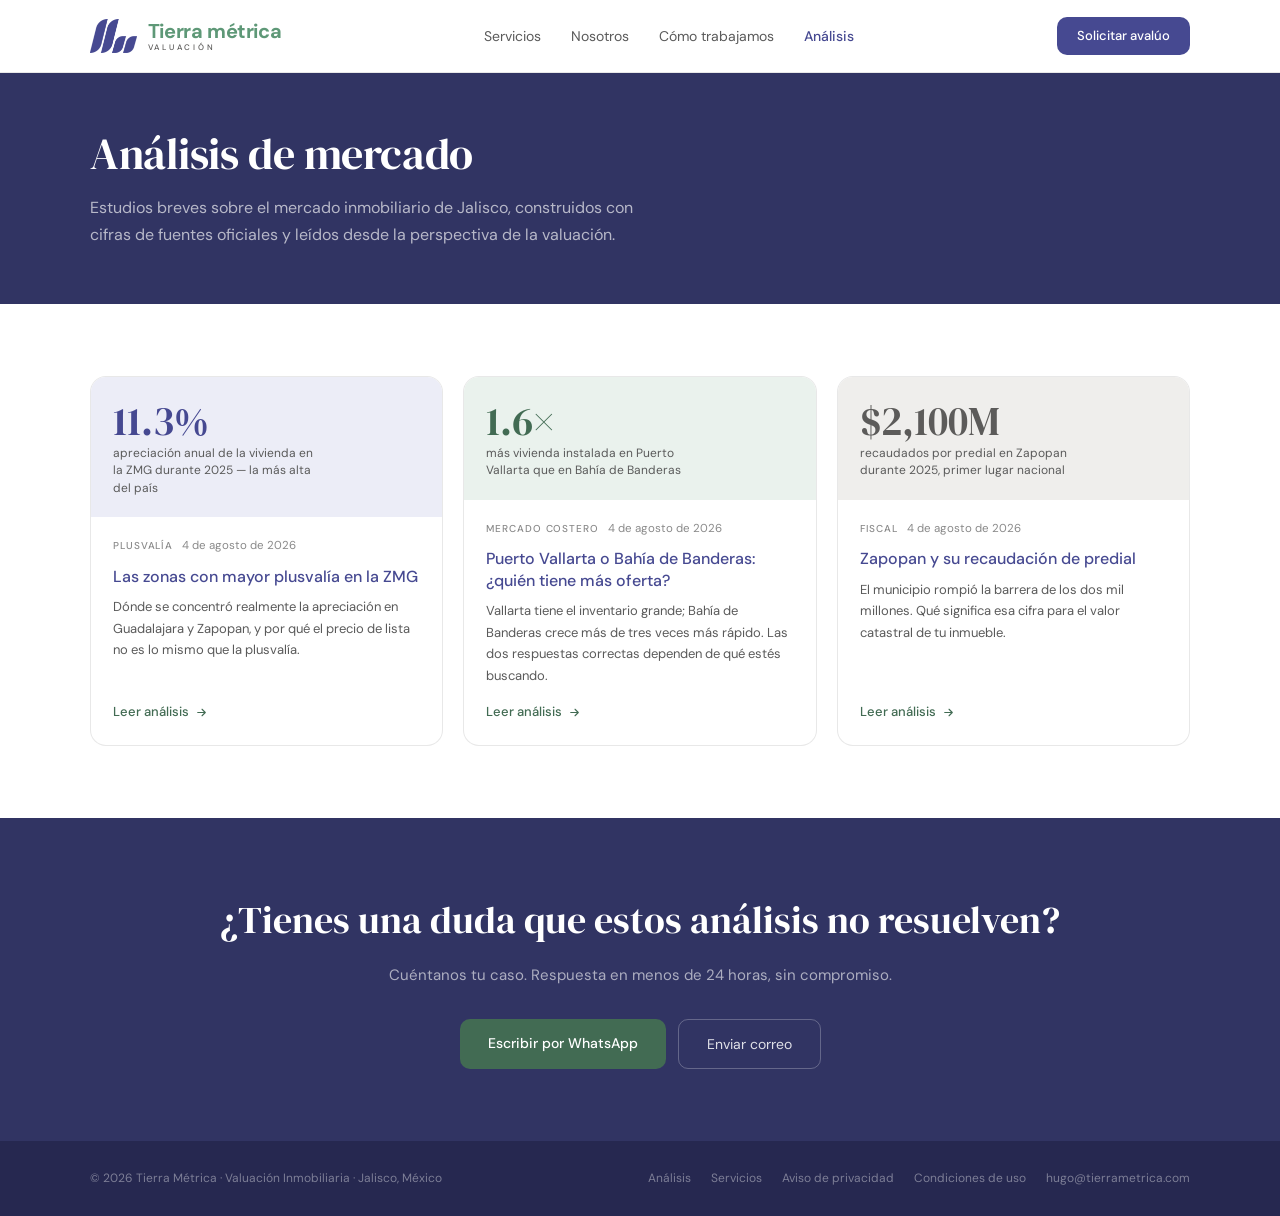
==== blog/index.html @ 70a3bd78 "Rediseña la portada: análisis dinámico, suscripción, redes y legales Análisis - Fondo con degradados" ====
<!DOCTYPE html>
<html lang="es">
<head>
<meta charset="UTF-8">
<meta name="viewport" content="width=device-width, initial-scale=1.0">
<title>Análisis de mercado — Tierra Métrica</title>
<meta name="description" content="Estudios breves sobre el mercado inmobiliario de Jalisco: plusvalía en la ZMG, mercado costero de Vallarta y Bahía de Banderas, y recaudación de predial en Zapopan.">
<meta property="og:type" content="website">
<meta property="og:title" content="Análisis de mercado — Tierra Métrica">
<meta property="og:description" content="Datos del mercado inmobiliario de Jalisco, explicados con cifras de fuentes oficiales.">
<meta property="og:locale" content="es_MX">
<meta property="og:url" content="https://tierrametrica.com/blog/">
<meta property="og:image" content="https://tierrametrica.com/assets/share/home.png">
<meta property="og:image:width" content="1200">
<meta property="og:image:height" content="630">
<meta name="twitter:card" content="summary_large_image">
<link rel="canonical" href="https://tierrametrica.com/blog/">
<link rel="icon" href="../assets/favicon.png" type="image/png">
<link rel="preconnect" href="https://fonts.googleapis.com">
<link rel="preconnect" href="https://fonts.gstatic.com" crossorigin>
<link href="https://fonts.googleapis.com/css2?family=DM+Sans:ital,opsz,wght@0,9..40,300;0,9..40,400;0,9..40,500;0,9..40,600;0,9..40,700;1,9..40,300&family=DM+Serif+Display:ital@0;1&display=swap" rel="stylesheet">
<link rel="stylesheet" href="../assets/styles.css">
<style>
  .page-hero { background: var(--indigo-dark); padding: 56px 5% 56px; }
  .page-hero-inner { max-width: var(--maxw); margin: 0 auto; }
  .page-hero h1 {
    font-family: var(--font-display);
    font-size: clamp(32px, 4vw, 44px);
    font-weight: 400; color: var(--white);
    line-height: 1.15; margin-bottom: 14px; letter-spacing: -0.01em;
  }
  .page-hero p { font-size: 16px; color: rgba(255,255,255,0.65); max-width: 560px; line-height: 1.7; }

  .post-card {
    background: var(--white);
    border: 1px solid var(--border);
    border-radius: var(--radius-lg);
    overflow: hidden;
    display: flex; flex-direction: column;
    text-decoration: none; color: inherit;
    transition: transform .2s, box-shadow .2s;
  }
  .post-card:hover { transform: translateY(-3px); box-shadow: 0 10px 32px rgba(65,64,153,0.12); }
  .post-figure { padding: 24px 22px 20px; display: flex; flex-direction: column; gap: 4px; }
  .post-figure.f-indigo { background: var(--indigo-tint); }
  .post-figure.f-green  { background: var(--green-tint); }
  .post-figure.f-slate  { background: var(--slate-tint); }
  .post-stat { font-family: var(--font-display); font-size: 40px; line-height: 1; }
  .f-indigo .post-stat { color: var(--indigo); }
  .f-green  .post-stat { color: var(--green-dark); }
  .f-slate  .post-stat { color: var(--slate); }
  .post-stat-label { font-size: 12px; color: var(--text-muted); line-height: 1.45; max-width: 210px; }
  .post-body { padding: 20px 22px 22px; display: flex; flex-direction: column; flex: 1; }
  .post-tag {
    font-size: 10px; font-weight: 500; text-transform: uppercase;
    letter-spacing: 0.09em; color: var(--text-faint);
  }
  .post-meta { display: flex; align-items: center; gap: 9px; margin-bottom: 10px; flex-wrap: wrap; }
  .post-fecha { font-size: 11.5px; color: var(--text-faint); }
  .post-title { font-size: 16px; font-weight: 500; color: var(--indigo); line-height: 1.35; margin-bottom: 9px; }
  .post-excerpt { font-size: 13px; color: var(--text-muted); line-height: 1.65; flex: 1; margin-bottom: 16px; }
  .post-more {
    font-size: 13px; font-weight: 500; color: var(--green-dark);
    display: inline-flex; align-items: center; gap: 6px;
  }
  .post-card:hover .post-more { gap: 10px; }
</style>
</head>
<body>

<!-- NAV -->
<header class="nav">
  <div class="nav-inner">
    <a href="../index.html" class="nav-logo" aria-label="Tierra Métrica — inicio">
      <img src="../assets/logo-mark.png" alt="" width="47" height="34" class="logo-mark">
      <span class="logo-text">
        <span class="logo-name">Tierra métrica</span>
        <span class="logo-sub">Valuación</span>
      </span>
    </a>
    <button class="nav-toggle" id="navToggle" aria-expanded="false" aria-controls="navLinks" aria-label="Abrir menú">
      <span></span>
    </button>
    <ul class="nav-links" id="navLinks">
      <li><a href="../servicios.html">Servicios</a></li>
      <li><a href="../nosotros.html">Nosotros</a></li>
      <li><a href="../index.html#proceso">Cómo trabajamos</a></li>
      <li><a href="index.html" class="active" aria-current="page">Análisis</a></li>
    </ul>
    <a href="https://wa.me/523330284101?text=Hola%2C%20me%20interesa%20un%20aval%C3%BAo%20de%20mi%20inmueble." class="nav-cta">Solicitar avalúo</a>
  </div>
</header>

<!-- HERO -->
<section class="page-hero">
  <div class="page-hero-inner">
    <h1>Análisis de mercado</h1>
    <p>Estudios breves sobre el mercado inmobiliario de Jalisco, construidos con cifras de fuentes oficiales y leídos desde la perspectiva de la valuación.</p>
  </div>
</section>

<!-- LISTADO -->
<section class="section">
  <div class="section-inner">
    <div class="blog-grid">

      <a class="post-card" href="zonas-plusvalia-zmg.html">
        <div class="post-figure f-indigo">
          <span class="post-stat">11.3%</span>
          <span class="post-stat-label">apreciación anual de la vivienda en la ZMG durante 2025 — la más alta del país</span>
        </div>
        <div class="post-body">
          <div class="post-meta"><span class="post-tag">Plusvalía</span><time class="post-fecha" datetime="2026-08-04">4 de agosto de 2026</time></div>
          <p class="post-title">Las zonas con mayor plusvalía en la ZMG</p>
          <p class="post-excerpt">Dónde se concentró realmente la apreciación en Guadalajara y Zapopan, y por qué el precio de lista no es lo mismo que la plusvalía.</p>
          <span class="post-more">Leer análisis
            <svg width="13" height="13" viewBox="0 0 24 24" fill="none" aria-hidden="true"><path d="M5 12h13M13 6l6 6-6 6" stroke="currentColor" stroke-width="2" stroke-linecap="round" stroke-linejoin="round"/></svg>
          </span>
        </div>
      </a>

      <a class="post-card" href="puerto-vallarta-vs-bahia-banderas.html">
        <div class="post-figure f-green">
          <span class="post-stat">1.6×</span>
          <span class="post-stat-label">más vivienda instalada en Puerto Vallarta que en Bahía de Banderas</span>
        </div>
        <div class="post-body">
          <div class="post-meta"><span class="post-tag">Mercado costero</span><time class="post-fecha" datetime="2026-08-04">4 de agosto de 2026</time></div>
          <p class="post-title">Puerto Vallarta o Bahía de Banderas: ¿quién tiene más oferta?</p>
          <p class="post-excerpt">Vallarta tiene el inventario grande; Bahía de Banderas crece más de tres veces más rápido. Las dos respuestas correctas dependen de qué estés buscando.</p>
          <span class="post-more">Leer análisis
            <svg width="13" height="13" viewBox="0 0 24 24" fill="none" aria-hidden="true"><path d="M5 12h13M13 6l6 6-6 6" stroke="currentColor" stroke-width="2" stroke-linecap="round" stroke-linejoin="round"/></svg>
          </span>
        </div>
      </a>

      <a class="post-card" href="zapopan-predial.html">
        <div class="post-figure f-slate">
          <span class="post-stat">$2,100M</span>
          <span class="post-stat-label">recaudados por predial en Zapopan durante 2025, primer lugar nacional</span>
        </div>
        <div class="post-body">
          <div class="post-meta"><span class="post-tag">Fiscal</span><time class="post-fecha" datetime="2026-08-04">4 de agosto de 2026</time></div>
          <p class="post-title">Zapopan y su recaudación de predial</p>
          <p class="post-excerpt">El municipio rompió la barrera de los dos mil millones. Qué significa esa cifra para el valor catastral de tu inmueble.</p>
          <span class="post-more">Leer análisis
            <svg width="13" height="13" viewBox="0 0 24 24" fill="none" aria-hidden="true"><path d="M5 12h13M13 6l6 6-6 6" stroke="currentColor" stroke-width="2" stroke-linecap="round" stroke-linejoin="round"/></svg>
          </span>
        </div>
      </a>

    </div>
  </div>
</section>

<!-- CTA FINAL -->
<section class="section cta-section">
  <div class="section-inner">
    <h2 class="cta-h">¿Tienes una duda que estos análisis no resuelven?</h2>
    <p class="cta-sub">Cuéntanos tu caso. Respuesta en menos de 24 horas, sin compromiso.</p>
    <div class="cta-btns">
      <a href="https://wa.me/523330284101?text=Hola%2C%20tengo%20una%20duda%20sobre%20el%20mercado%20inmobiliario." class="btn-primary">Escribir por WhatsApp</a>
      <a href="mailto:hugo@tierrametrica.com" class="btn-outline">Enviar correo</a>
    </div>
  </div>
</section>

<!-- FOOTER -->
<footer class="footer">
  <div class="footer-inner">
    <span class="footer-copy">© 2026 Tierra Métrica · Valuación Inmobiliaria · Jalisco, México</span>
    <div class="footer-links">
      <a href="index.html">Análisis</a>
      <a href="../servicios.html">Servicios</a>
      <a href="../aviso-privacidad.html">Aviso de privacidad</a>
      <a href="../condiciones-uso.html">Condiciones de uso</a>
      <a href="mailto:hugo@tierrametrica.com">hugo@tierrametrica.com</a>
    </div>
  </div>
</footer>

<script src="../assets/site.js" defer></script>
</body>
</html>
---- assets/styles.css ----
/* ══════════════════════════════════════════════════════════
   TIERRA MÉTRICA — Hoja de estilos compartida
   Paleta derivada del logotipo oficial.
   ══════════════════════════════════════════════════════════ */

*, *::before, *::after { box-sizing: border-box; margin: 0; padding: 0; }

:root {
  /* ── Marca ──
     #464991, #5E9877 y #767574 están muestreados del logotipo oficial.
     El resto son variantes derivadas de esos tres. */
  --indigo:        #464991;  /* índigo del isotipo */
  --indigo-dark:   #313463;  /* fondos hero / footer */
  --indigo-darker: #262850;
  --indigo-mid:    #5457A8;  /* hover */
  --indigo-tint:   #ECEDF7;  /* fondo de chips y badges */

  --green:         #5E9877;  /* verde del wordmark — 3.4:1 sobre blanco,
                                sólo para rellenos y acentos, nunca texto */
  --green-dark:    #426B53;  /* texto y botones — 6.1:1, cumple AA */
  --green-darker:  #35573F;  /* hover de botón */
  --green-tint:    #EAF2ED;

  /* El gris del logo es #767574, pero a 4.5:1 se queda justo en el límite;
     para «VALUACIÓN» a 8px y para la categoría Desarrollo se usa oscurecido. */
  --slate:         #5C5B5A;  /* 6.6:1 sobre blanco */
  --slate-tint:    #EFEEEC;

  /* ── Neutros ── */
  --cream:      #F7F5F0;
  --cream-dark: #EEE9E0;
  --text:       #1a1a1a;
  --text-muted: #5a5a5a;
  --text-faint: #8a8a8a;
  --border:     rgba(0,0,0,0.09);
  --white:      #ffffff;

  --font-display: 'DM Serif Display', Georgia, serif;
  --font-body:    'DM Sans', system-ui, sans-serif;
  --radius:    10px;
  --radius-lg: 16px;
  --maxw:      1100px;
}

html { scroll-behavior: smooth; }

/* La barra de navegación es fija: sin este margen, al saltar a un ancla
   el encabezado de destino queda escondido debajo de ella. */
section[id], [id^="analisis"] { scroll-margin-top: 88px; }

body {
  font-family: var(--font-body);
  color: var(--text);
  background: var(--white);
  font-size: 16px;
  line-height: 1.6;
  -webkit-font-smoothing: antialiased;
}

/* Foco visible para navegación por teclado */
a:focus-visible, button:focus-visible {
  outline: 2px solid var(--indigo);
  outline-offset: 3px;
  border-radius: 4px;
}

/* ══ NAV ══ */
.nav {
  position: sticky; top: 0; z-index: 100;
  background: rgba(255,255,255,0.96);
  backdrop-filter: blur(8px);
  border-bottom: 1px solid var(--border);
  padding: 0 5%;
}
.nav-inner {
  max-width: var(--maxw); margin: 0 auto;
  display: flex; align-items: center;
  justify-content: space-between; height: 72px;
  gap: 16px;
}

/* ── Logotipo ── */
.nav-logo { display: flex; align-items: center; gap: 11px; text-decoration: none; }
.logo-mark { height: 34px; width: auto; flex-shrink: 0; display: block; }
.logo-text { line-height: 1; }
.logo-name {
  font-family: var(--font-body);
  font-size: 20px; font-weight: 700;
  color: var(--green); letter-spacing: -0.02em;
  display: block;
}
.logo-sub {
  font-size: 8px; font-weight: 500;
  color: var(--slate); letter-spacing: 0.34em;
  text-transform: uppercase;
  display: block; margin-top: 2px;
}

.nav-links { display: flex; align-items: center; gap: 30px; list-style: none; }
.nav-links a {
  font-size: 14px; color: var(--text-muted);
  text-decoration: none; font-weight: 400;
  transition: color .2s;
}
.nav-links a:hover { color: var(--indigo); }
.nav-links a.active { color: var(--indigo); font-weight: 500; }

.nav-cta {
  font-size: 13px; font-weight: 500;
  background: var(--indigo); color: var(--white);
  padding: 9px 20px; border-radius: var(--radius);
  text-decoration: none; border: none; cursor: pointer;
  transition: background .2s; white-space: nowrap;
}
.nav-cta:hover { background: var(--indigo-mid); }

/* ── Botón hamburguesa (sólo móvil) ── */
.nav-toggle {
  display: none;
  background: transparent; border: 1px solid var(--border);
  border-radius: 8px; width: 40px; height: 40px;
  cursor: pointer; padding: 0;
  align-items: center; justify-content: center;
}
.nav-toggle span {
  display: block; width: 18px; height: 1.5px;
  background: var(--indigo); position: relative;
  transition: background .2s;
}
.nav-toggle span::before, .nav-toggle span::after {
  content: ''; position: absolute; left: 0;
  width: 18px; height: 1.5px; background: var(--indigo);
  transition: transform .25s;
}
.nav-toggle span::before { top: -6px; }
.nav-toggle span::after  { top: 6px; }
.nav-toggle[aria-expanded="true"] span { background: transparent; }
.nav-toggle[aria-expanded="true"] span::before { transform: translateY(6px) rotate(45deg); }
.nav-toggle[aria-expanded="true"] span::after  { transform: translateY(-6px) rotate(-45deg); }

/* ══ BOTONES ══ */
.btn-primary {
  font-family: var(--font-body);
  font-size: 14px; font-weight: 500;
  background: var(--green-dark); color: var(--white);
  padding: 13px 28px; border-radius: var(--radius);
  border: none; cursor: pointer;
  text-decoration: none; display: inline-block;
  transition: background .2s;
}
.btn-primary:hover { background: var(--green-darker); }
.btn-outline {
  font-family: var(--font-body);
  font-size: 14px; color: rgba(255,255,255,0.85);
  padding: 13px 28px; border-radius: var(--radius);
  border: 1px solid rgba(255,255,255,0.25);
  cursor: pointer; text-decoration: none;
  display: inline-block; background: transparent;
  transition: border-color .2s, color .2s;
}
.btn-outline:hover { border-color: rgba(255,255,255,0.6); color: #fff; }

/* ══ SECCIONES ══ */
.section { padding: 72px 5%; }
.section-inner { max-width: var(--maxw); margin: 0 auto; }
.section-eyebrow {
  font-size: 11px; font-weight: 500;
  color: var(--green-dark);
  text-transform: uppercase; letter-spacing: 0.1em;
  margin-bottom: 12px;
}
.section-title {
  font-family: var(--font-display);
  font-size: clamp(26px, 3.5vw, 36px);
  font-weight: 400; color: var(--indigo);
  line-height: 1.2; margin-bottom: 12px;
  letter-spacing: -0.01em;
}
.section-sub {
  font-size: 15px; color: var(--text-muted);
  max-width: 520px; line-height: 1.7;
  margin-bottom: 40px;
}

/* ══ CTA FINAL ══ */
.cta-section { background: var(--indigo-dark); text-align: center; }
.cta-h {
  font-family: var(--font-display);
  font-size: clamp(26px, 3.5vw, 38px);
  color: var(--white); margin-bottom: 12px; font-weight: 400;
}
.cta-sub {
  font-size: 15px; color: rgba(255,255,255,0.6);
  margin-bottom: 32px; line-height: 1.6;
}
.cta-btns { display: flex; gap: 12px; justify-content: center; flex-wrap: wrap; }

/* ══ FOOTER ══ */
.footer { background: var(--indigo-darker); padding: 28px 5%; }
.footer-inner {
  max-width: var(--maxw); margin: 0 auto;
  display: flex; justify-content: space-between;
  align-items: center; flex-wrap: wrap; gap: 12px;
}
.footer-copy { font-size: 12px; color: rgba(255,255,255,0.4); }
.footer-links { display: flex; gap: 20px; }
.footer-links a {
  font-size: 12px; color: rgba(255,255,255,0.4);
  text-decoration: none; transition: color .2s;
}
.footer-links a:hover { color: rgba(255,255,255,0.75); }

/* ══════════════════════════════════════════════════════════
   ARTÍCULOS DE ANÁLISIS
   ══════════════════════════════════════════════════════════ */
.article-hero {
  background: var(--cream);
  border-bottom: 1px solid var(--border);
  padding: 40px 5% 44px;
}
.article-hero-inner { max-width: 760px; margin: 0 auto; }
.breadcrumb { font-size: 12px; color: var(--text-faint); margin-bottom: 22px; }
.breadcrumb a { color: var(--text-muted); text-decoration: none; }
.breadcrumb a:hover { color: var(--indigo); text-decoration: underline; }
.article-cat {
  display: inline-block; font-size: 10px; font-weight: 500;
  text-transform: uppercase; letter-spacing: 0.09em;
  background: var(--indigo-tint); color: var(--indigo);
  padding: 4px 11px; border-radius: 20px; margin-bottom: 14px;
}
.article-title {
  font-family: var(--font-display);
  font-size: clamp(28px, 4vw, 42px);
  font-weight: 400; color: var(--indigo);
  line-height: 1.18; margin-bottom: 14px; letter-spacing: -0.01em;
}
.article-standfirst { font-size: 17px; color: var(--text-muted); line-height: 1.7; }
.article-meta {
  font-size: 12px; color: var(--text-faint);
  margin-top: 20px; padding-top: 16px;
  border-top: 1px solid var(--border);
}

.article-body { max-width: 760px; margin: 0 auto; padding: 52px 5% 64px; }
.article-body > p { font-size: 16px; line-height: 1.8; color: #333; margin-bottom: 22px; }
.article-body h2 {
  font-family: var(--font-display);
  font-size: 24px; font-weight: 400; color: var(--indigo);
  line-height: 1.25; margin: 44px 0 16px;
}
.article-body ul { margin: 0 0 24px 0; padding-left: 20px; }
.article-body li { font-size: 16px; line-height: 1.75; color: #333; margin-bottom: 10px; }
.article-body strong { font-weight: 600; color: var(--text); }
.article-body a { color: var(--indigo); text-decoration: underline; text-underline-offset: 2px; }

.pullquote {
  border-left: 3px solid var(--green);
  background: var(--green-tint);
  padding: 20px 24px; border-radius: 0 var(--radius) var(--radius) 0;
  margin: 32px 0; font-size: 16px; line-height: 1.7; color: #2b4a38;
}

/* ── Figuras y gráficos ── */
.figure {
  margin: 36px 0;
  border: 1px solid var(--border);
  border-radius: var(--radius-lg);
  padding: 26px 24px 20px;
  background: var(--white);
}
.figure-title { font-size: 15px; font-weight: 600; color: var(--text); margin-bottom: 4px; line-height: 1.4; }
.figure-sub { font-size: 13px; color: var(--text-muted); margin-bottom: 22px; line-height: 1.5; }
.figure-scroll { overflow-x: auto; }
/* min-width fija un piso de legibilidad; por debajo el gráfico se desplaza
   dentro de su propio contenedor, nunca empuja el ancho de la página. */
.figure-scroll svg { display: block; min-width: 420px; max-width: 100%; height: auto; }
.figure-note {
  font-size: 11.5px; color: var(--text-faint);
  line-height: 1.55; margin-top: 18px;
  padding-top: 14px; border-top: 1px solid var(--border);
}

/* Leyenda (obligatoria con 2+ series) */
.legend { display: flex; flex-wrap: wrap; gap: 18px; margin-bottom: 18px; }
.legend-item { display: inline-flex; align-items: center; gap: 7px; font-size: 12.5px; color: var(--text-muted); }
.legend-swatch { width: 11px; height: 11px; border-radius: 3px; flex-shrink: 0; }

/* Vista de tabla — alternativa accesible a cada gráfico */
.figure details { margin-top: 14px; }
.figure summary {
  font-size: 12.5px; color: var(--indigo); cursor: pointer;
  font-weight: 500; padding: 4px 0;
}
.data-table { width: 100%; border-collapse: collapse; margin-top: 12px; font-size: 13px; }
.data-table th, .data-table td {
  text-align: left; padding: 8px 10px;
  border-bottom: 1px solid var(--border);
}
.data-table th { font-weight: 600; color: var(--text); font-size: 12px; }
.data-table td { color: var(--text-muted); }
.data-table td.num, .data-table th.num { text-align: right; font-variant-numeric: tabular-nums; }

/* ── Fuentes ── */
.sources {
  margin-top: 44px; padding-top: 22px;
  border-top: 1px solid var(--border);
}
.sources h3 { font-size: 12px; text-transform: uppercase; letter-spacing: 0.09em; color: var(--text-faint); margin-bottom: 12px; font-weight: 600; }
.sources ol { padding-left: 18px; margin: 0; }
.sources li { font-size: 12.5px; color: var(--text-muted); line-height: 1.65; margin-bottom: 8px; }
.sources a { color: var(--text-muted); }

/* ── Aviso metodológico ── */
.disclaimer {
  background: var(--cream); border-radius: var(--radius);
  padding: 18px 20px; margin-top: 28px;
  font-size: 12.5px; color: var(--text-muted); line-height: 1.65;
}

/* ── CTA dentro del artículo ── */
.article-cta {
  background: var(--indigo-tint);
  border-radius: var(--radius-lg);
  padding: 30px 28px; margin-top: 44px; text-align: center;
}
.article-cta p { font-size: 15px; color: var(--indigo); margin-bottom: 18px; line-height: 1.6; }

/* ── Índice del blog ── */
.blog-grid {
  display: grid;
  grid-template-columns: repeat(auto-fit, minmax(280px, 1fr));
  gap: 20px;
}

/* ══ RESPONSIVE ══ */
@media (max-width: 860px) {
  .nav-toggle { display: flex; }
  .nav-inner { flex-wrap: wrap; }
  .nav-links {
    display: none;
    order: 3; width: 100%;
    flex-direction: column; align-items: stretch;
    gap: 0; padding: 8px 0 16px;
    border-top: 1px solid var(--border);
  }
  .nav-links.open { display: flex; }
  .nav-links a { display: block; padding: 13px 4px; font-size: 15px; }
  .nav-cta { margin-left: auto; }
}
@media (max-width: 420px) {
  .nav-cta { font-size: 12px; padding: 8px 14px; }
  .logo-name { font-size: 17px; }
  .logo-sub { letter-spacing: 0.28em; }
}
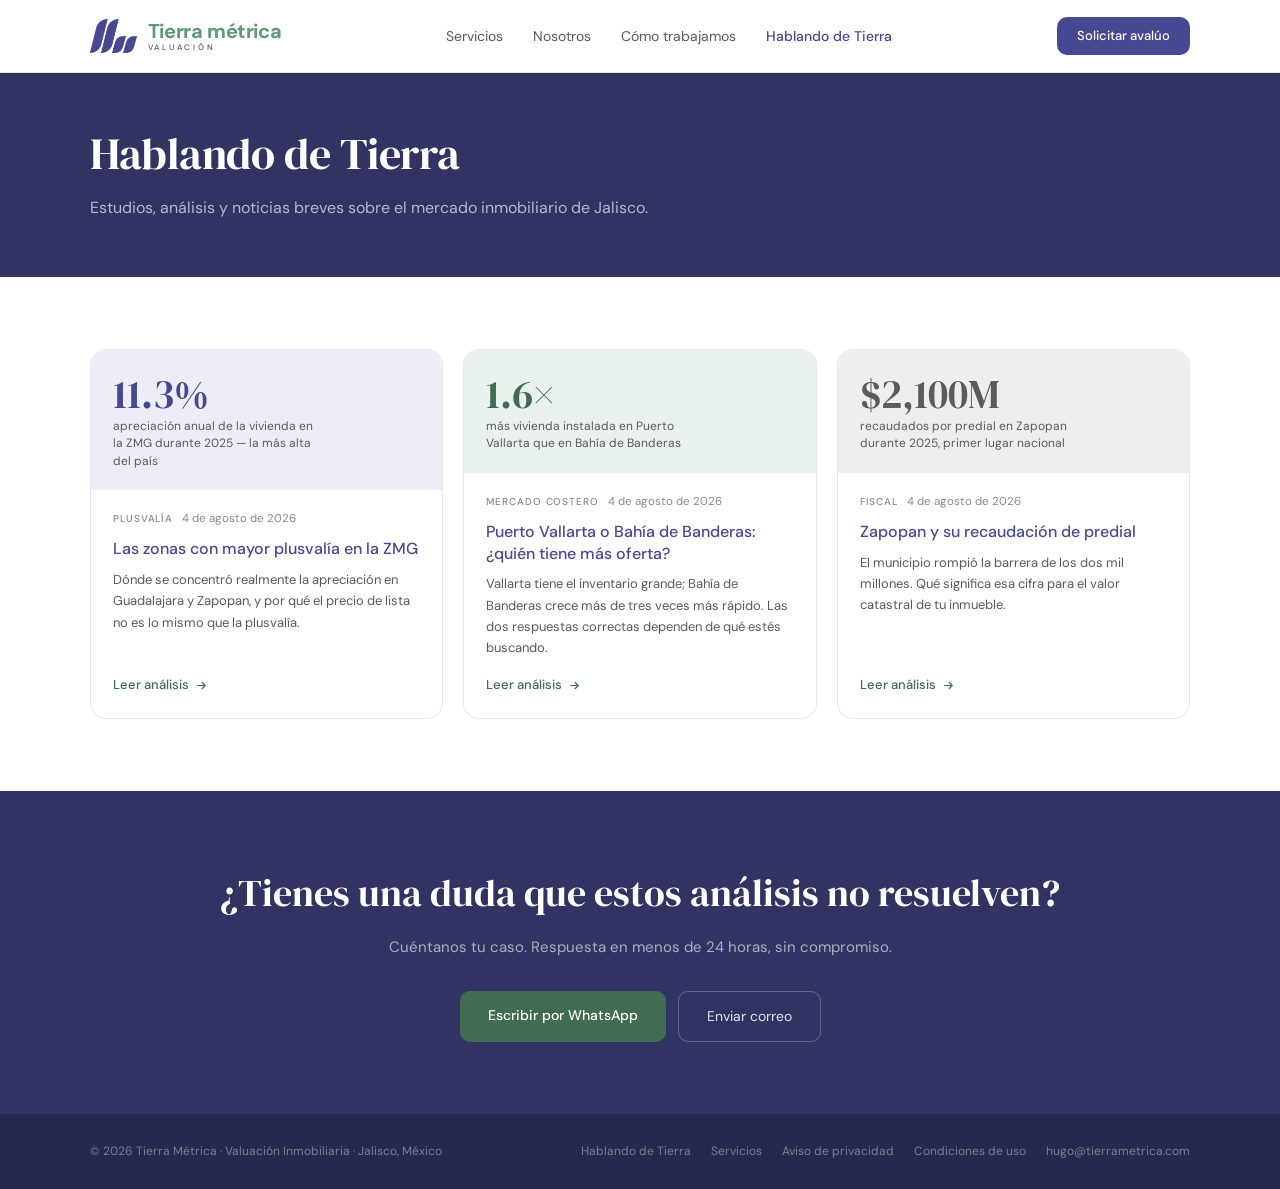
==== commit a140bb1d: "Encabezado con palabra rotativa y renombra la sección a Hablando de Tierra - El encabezado abre en "" ====
--- a/blog/index.html
+++ b/blog/index.html
@@ -3,11 +3,11 @@
 <head>
 <meta charset="UTF-8">
 <meta name="viewport" content="width=device-width, initial-scale=1.0">
-<title>Análisis de mercado — Tierra Métrica</title>
-<meta name="description" content="Estudios breves sobre el mercado inmobiliario de Jalisco: plusvalía en la ZMG, mercado costero de Vallarta y Bahía de Banderas, y recaudación de predial en Zapopan.">
+<title>Hablando de Tierra — Tierra Métrica</title>
+<meta name="description" content="Hablando de Tierra: estudios, análisis y noticias breves sobre el mercado inmobiliario de Jalisco, con cifras de fuentes oficiales.">
 <meta property="og:type" content="website">
-<meta property="og:title" content="Análisis de mercado — Tierra Métrica">
-<meta property="og:description" content="Datos del mercado inmobiliario de Jalisco, explicados con cifras de fuentes oficiales.">
+<meta property="og:title" content="Hablando de Tierra — Tierra Métrica">
+<meta property="og:description" content="Estudios, análisis y noticias breves sobre el mercado inmobiliario de Jalisco.">
 <meta property="og:locale" content="es_MX">
 <meta property="og:url" content="https://tierrametrica.com/blog/">
 <meta property="og:image" content="https://tierrametrica.com/assets/share/home.png">
@@ -85,7 +85,7 @@
       <li><a href="../servicios.html">Servicios</a></li>
       <li><a href="../nosotros.html">Nosotros</a></li>
       <li><a href="../index.html#proceso">Cómo trabajamos</a></li>
-      <li><a href="index.html" class="active" aria-current="page">Análisis</a></li>
+      <li><a href="index.html" class="active" aria-current="page">Hablando de Tierra</a></li>
     </ul>
     <a href="https://wa.me/523330284101?text=Hola%2C%20me%20interesa%20un%20aval%C3%BAo%20de%20mi%20inmueble." class="nav-cta">Solicitar avalúo</a>
   </div>
@@ -94,8 +94,8 @@
 <!-- HERO -->
 <section class="page-hero">
   <div class="page-hero-inner">
-    <h1>Análisis de mercado</h1>
-    <p>Estudios breves sobre el mercado inmobiliario de Jalisco, construidos con cifras de fuentes oficiales y leídos desde la perspectiva de la valuación.</p>
+    <h1>Hablando de Tierra</h1>
+    <p>Estudios, análisis y noticias breves sobre el mercado inmobiliario de Jalisco.</p>
   </div>
 </section>
 
@@ -170,7 +170,7 @@
   <div class="footer-inner">
     <span class="footer-copy">© 2026 Tierra Métrica · Valuación Inmobiliaria · Jalisco, México</span>
     <div class="footer-links">
-      <a href="index.html">Análisis</a>
+      <a href="index.html">Hablando de Tierra</a>
       <a href="../servicios.html">Servicios</a>
       <a href="../aviso-privacidad.html">Aviso de privacidad</a>
       <a href="../condiciones-uso.html">Condiciones de uso</a>
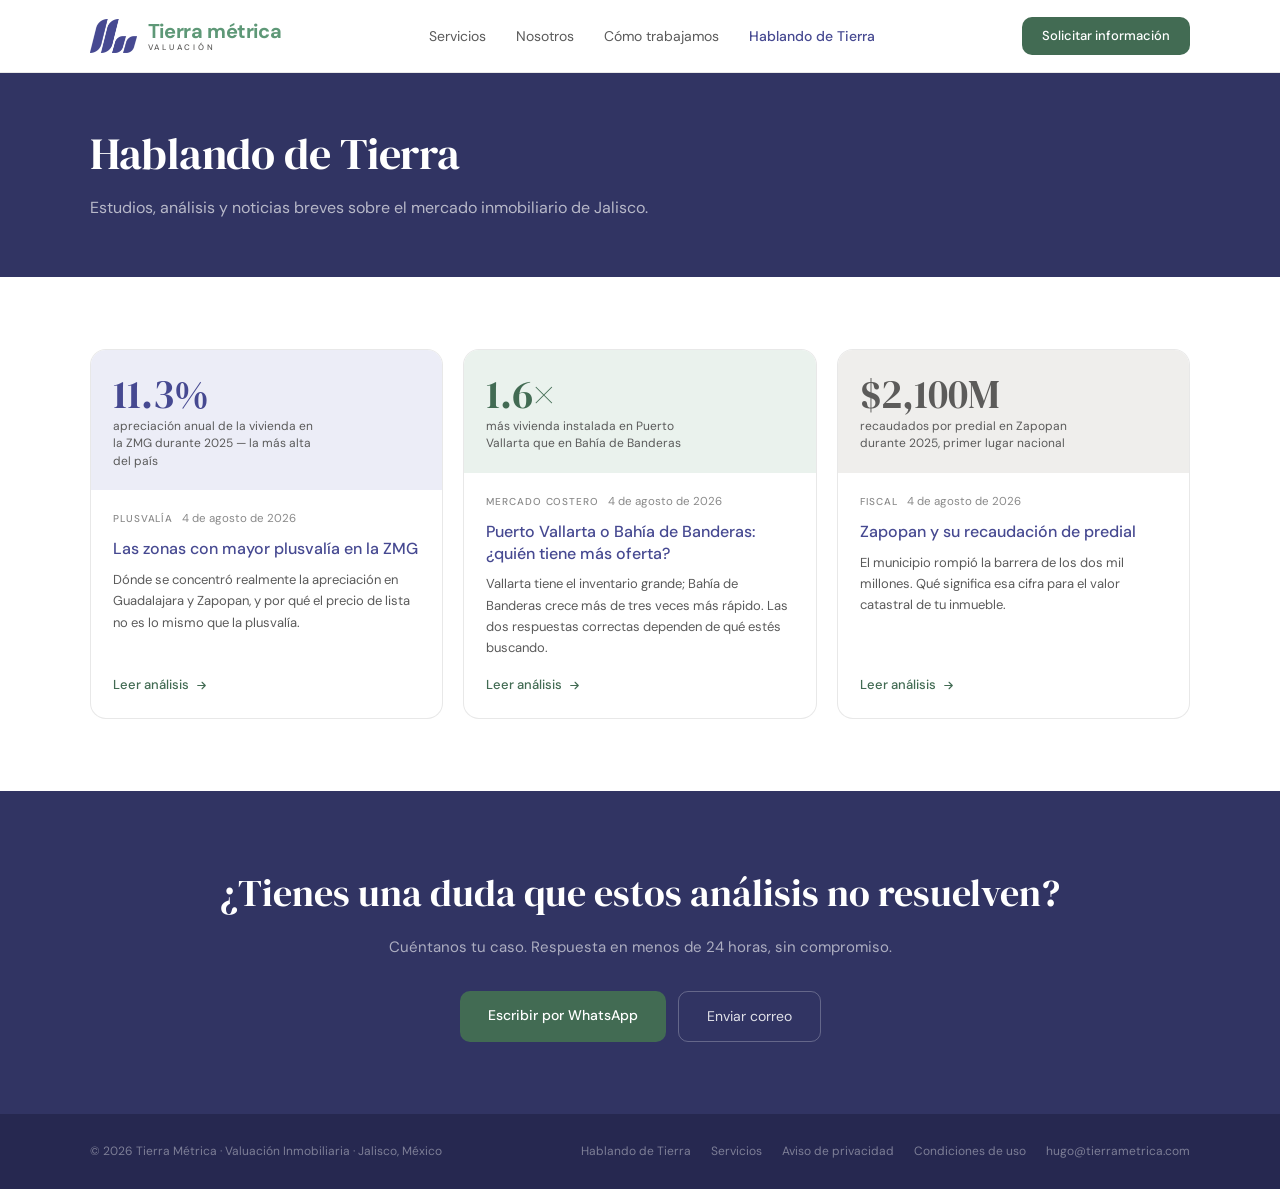
==== commit a5e8f346: "El botón de la barra pasa a "Solicitar información" y a verde - Texto actualizado en las nueve págin" ====
--- a/blog/index.html
+++ b/blog/index.html
@@ -87,7 +87,7 @@
       <li><a href="../index.html#proceso">Cómo trabajamos</a></li>
       <li><a href="index.html" class="active" aria-current="page">Hablando de Tierra</a></li>
     </ul>
-    <a href="https://wa.me/523330284101?text=Hola%2C%20me%20interesa%20un%20aval%C3%BAo%20de%20mi%20inmueble." class="nav-cta">Solicitar avalúo</a>
+    <a href="https://wa.me/523330284101?text=Hola%2C%20me%20interesa%20un%20aval%C3%BAo%20de%20mi%20inmueble." class="nav-cta">Solicitar información</a>
   </div>
 </header>
 
--- a/assets/styles.css
+++ b/assets/styles.css
@@ -105,14 +105,16 @@
 .nav-links a:hover { color: var(--indigo); }
 .nav-links a.active { color: var(--indigo); font-weight: 500; }
 
+/* Mismo verde que .btn-primary, para que el botón de la barra y el del
+   cuerpo se lean como la misma acción. Blanco sobre #426B53 da 6.1:1. */
 .nav-cta {
   font-size: 13px; font-weight: 500;
-  background: var(--indigo); color: var(--white);
+  background: var(--green-dark); color: var(--white);
   padding: 9px 20px; border-radius: var(--radius);
   text-decoration: none; border: none; cursor: pointer;
   transition: background .2s; white-space: nowrap;
 }
-.nav-cta:hover { background: var(--indigo-mid); }
+.nav-cta:hover { background: var(--green-darker); }
 
 /* ── Botón hamburguesa (sólo móvil) ── */
 .nav-toggle {
@@ -203,7 +205,9 @@
   align-items: center; flex-wrap: wrap; gap: 12px;
 }
 .footer-copy { font-size: 12px; color: rgba(255,255,255,0.4); }
-.footer-links { display: flex; gap: 20px; }
+/* Sin flex-wrap los cinco enlaces desbordan la pantalla en móvil
+   y hacen que toda la página se deslice de lado. */
+.footer-links { display: flex; flex-wrap: wrap; gap: 10px 20px; }
 .footer-links a {
   font-size: 12px; color: rgba(255,255,255,0.4);
   text-decoration: none; transition: color .2s;
@@ -335,20 +339,47 @@
 /* ══ RESPONSIVE ══ */
 @media (max-width: 860px) {
   .nav-toggle { display: flex; }
-  .nav-inner { flex-wrap: wrap; }
+
+  /* La altura era fija en 72px, así que al desplegarse el menú no cabía
+     dentro de la barra y se dibujaba encima del contenido de la página,
+     sin fondo propio. Con altura automática la barra crece y lo cubre. */
+  .nav-inner { flex-wrap: wrap; height: auto; min-height: 72px; gap: 10px; }
+
+  /* Compactar logo y botón para que quepan en un solo renglón junto a la
+     hamburguesa; si no, el botón se va solo a una segunda fila. */
+  .logo-name { font-size: 18px; }
+  .nav-cta { font-size: 12.5px; padding: 9px 15px; }
+
   .nav-links {
     display: none;
     order: 3; width: 100%;
     flex-direction: column; align-items: stretch;
-    gap: 0; padding: 8px 0 16px;
+    gap: 0; padding: 6px 0 14px;
     border-top: 1px solid var(--border);
   }
-  .nav-links.open { display: flex; }
-  .nav-links a { display: block; padding: 13px 4px; font-size: 15px; }
+  /* Fondo sólido propio: no depende de la transparencia de la barra */
+  .nav-links.open {
+    display: flex;
+    background: var(--white);
+    box-shadow: 0 14px 28px rgba(0,0,0,0.10);
+  }
+  .nav-links a {
+    display: block; padding: 14px 4px; font-size: 15px;
+    border-bottom: 1px solid var(--border);
+  }
+  .nav-links li:last-child a { border-bottom: none; }
   .nav-cta { margin-left: auto; }
 }
-@media (max-width: 420px) {
-  .nav-cta { font-size: 12px; padding: 8px 14px; }
-  .logo-name { font-size: 17px; }
-  .logo-sub { letter-spacing: 0.28em; }
-}
+
+/* Con el menú abierto la barra deja de ser translúcida, para que los
+   enlaces nunca compitan con lo que pasa por detrás. */
+.nav:has(.nav-links.open) { background: var(--white); }
+/* En pantallas estrechas el logotipo y el botón se encogen lo justo para
+   compartir renglón con la hamburguesa. Sin esto el botón cae solo a una
+   segunda fila y la barra se ve desequilibrada. */
+@media (max-width: 430px) {
+  .nav-cta { font-size: 12px; padding: 8px 13px; }
+  .logo-mark { height: 28px; }
+  .logo-name { font-size: 16px; }
+  .logo-sub { font-size: 7.5px; letter-spacing: 0.24em; }
+}
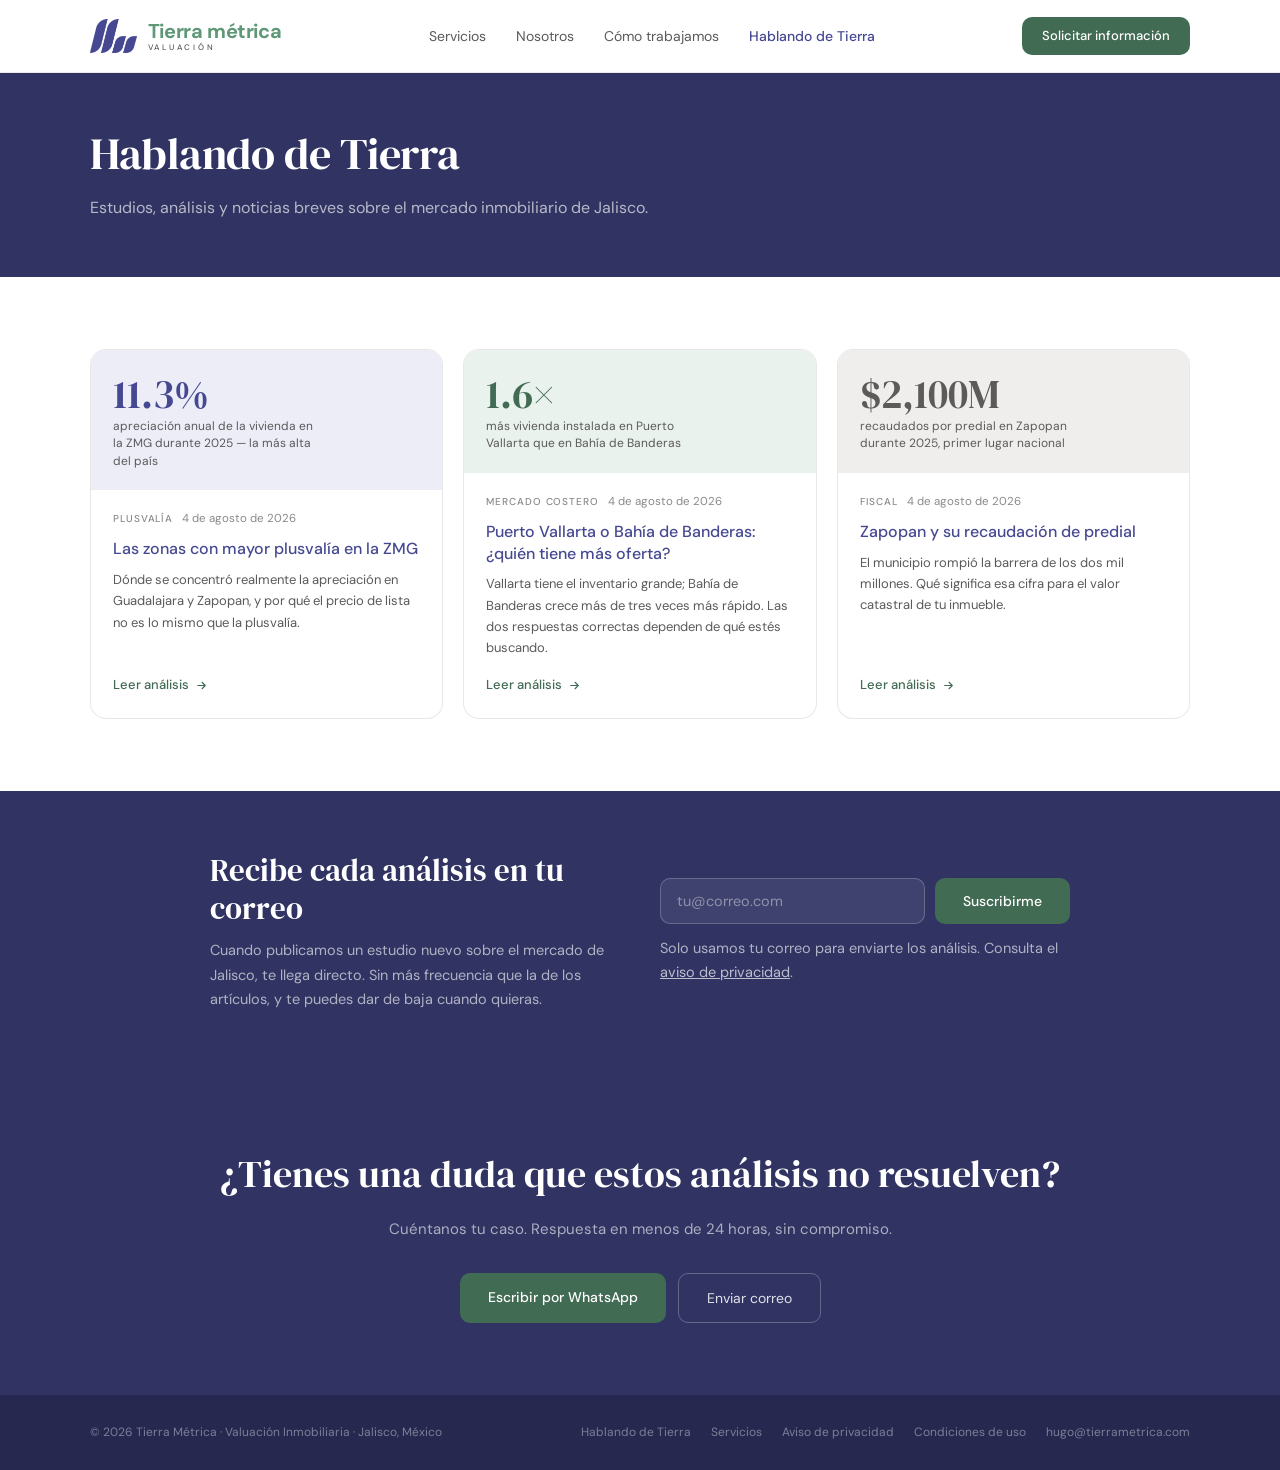
==== commit 458ed42f: "Añade la suscripción a "Hablando de Tierra" La sección va entre el listado de artículos y el cierre:" ====
--- a/blog/index.html
+++ b/blog/index.html
@@ -87,7 +87,7 @@
       <li><a href="../index.html#proceso">Cómo trabajamos</a></li>
       <li><a href="index.html" class="active" aria-current="page">Hablando de Tierra</a></li>
     </ul>
-    <a href="https://wa.me/523330284101?text=Hola%2C%20me%20interesa%20un%20aval%C3%BAo%20de%20mi%20inmueble." class="nav-cta">Solicitar información</a>
+    <a href="https://wa.me/523330284101?text=Hola%2C%20me%20gustar%C3%ADa%20recibir%20informaci%C3%B3n%20sobre%20sus%20servicios." class="nav-cta">Solicitar información</a>
   </div>
 </header>
 
@@ -149,6 +149,28 @@
         </div>
       </a>
 
+    </div>
+  </div>
+</section>
+
+<!-- SUSCRIPCIÓN -->
+<section class="suscribe" aria-labelledby="suscribe-h">
+  <div class="suscribe-inner">
+    <div>
+      <h2 id="suscribe-h">Recibe cada análisis en tu correo</h2>
+      <p>Cuando publicamos un estudio nuevo sobre el mercado de Jalisco, te llega directo. Sin más frecuencia que la de los artículos, y te puedes dar de baja cuando quieras.</p>
+    </div>
+    <div>
+      <form name="suscripcion" method="POST" data-netlify="true" data-netlify-honeypot="bot-field" action="/gracias.html" class="suscribe-form">
+        <input type="hidden" name="form-name" value="suscripcion">
+        <p class="oculto">
+          <label>No llenes este campo si eres humano: <input name="bot-field"></label>
+        </p>
+        <label for="correo" class="oculto">Tu correo electrónico</label>
+        <input type="email" id="correo" name="correo" required placeholder="tu@correo.com" autocomplete="email">
+        <button type="submit" class="btn-primary">Suscribirme</button>
+      </form>
+      <p class="suscribe-nota">Solo usamos tu correo para enviarte los análisis. Consulta el <a href="../aviso-privacidad.html">aviso de privacidad</a>.</p>
     </div>
   </div>
 </section>
--- a/assets/styles.css
+++ b/assets/styles.css
@@ -161,6 +161,42 @@
   transition: border-color .2s, color .2s;
 }
 .btn-outline:hover { border-color: rgba(255,255,255,0.6); color: #fff; }
+
+/* ══ SUSCRIPCIÓN ══
+   Compartida entre la portada y «Hablando de Tierra». */
+.suscribe { background: var(--indigo-dark); padding: 60px 5%; }
+.suscribe-inner {
+  max-width: 860px; margin: 0 auto;
+  display: grid; grid-template-columns: 1fr 1fr;
+  gap: 40px; align-items: center;
+}
+.suscribe h2 {
+  font-family: var(--font-display); font-weight: 400;
+  font-size: clamp(24px, 3vw, 31px); color: var(--white);
+  line-height: 1.25; margin-bottom: 10px;
+}
+.suscribe p { font-size: 14.5px; color: rgba(255,255,255,0.62); line-height: 1.7; }
+.suscribe-form { display: flex; gap: 10px; flex-wrap: wrap; }
+.suscribe-form input[type="email"] {
+  flex: 1; min-width: 200px;
+  font-family: var(--font-body); font-size: 14.5px;
+  padding: 13px 16px; border-radius: var(--radius);
+  border: 1px solid rgba(255,255,255,0.22);
+  background: rgba(255,255,255,0.07); color: var(--white);
+}
+.suscribe-form input[type="email"]::placeholder { color: rgba(255,255,255,0.42); }
+.suscribe-form input[type="email"]:focus {
+  outline: 2px solid var(--green); outline-offset: 1px;
+  background: rgba(255,255,255,0.12);
+}
+.suscribe-nota { font-size: 11.5px; color: rgba(255,255,255,0.42); margin-top: 12px; line-height: 1.6; }
+.suscribe-nota a { color: rgba(255,255,255,0.68); }
+/* El campo trampa antispam: fuera de pantalla pero accesible al robot */
+.oculto { position: absolute; left: -9999px; }
+
+@media (max-width: 860px) {
+  .suscribe-inner { grid-template-columns: 1fr; gap: 26px; }
+}
 
 /* ══ SECCIONES ══ */
 .section { padding: 72px 5%; }
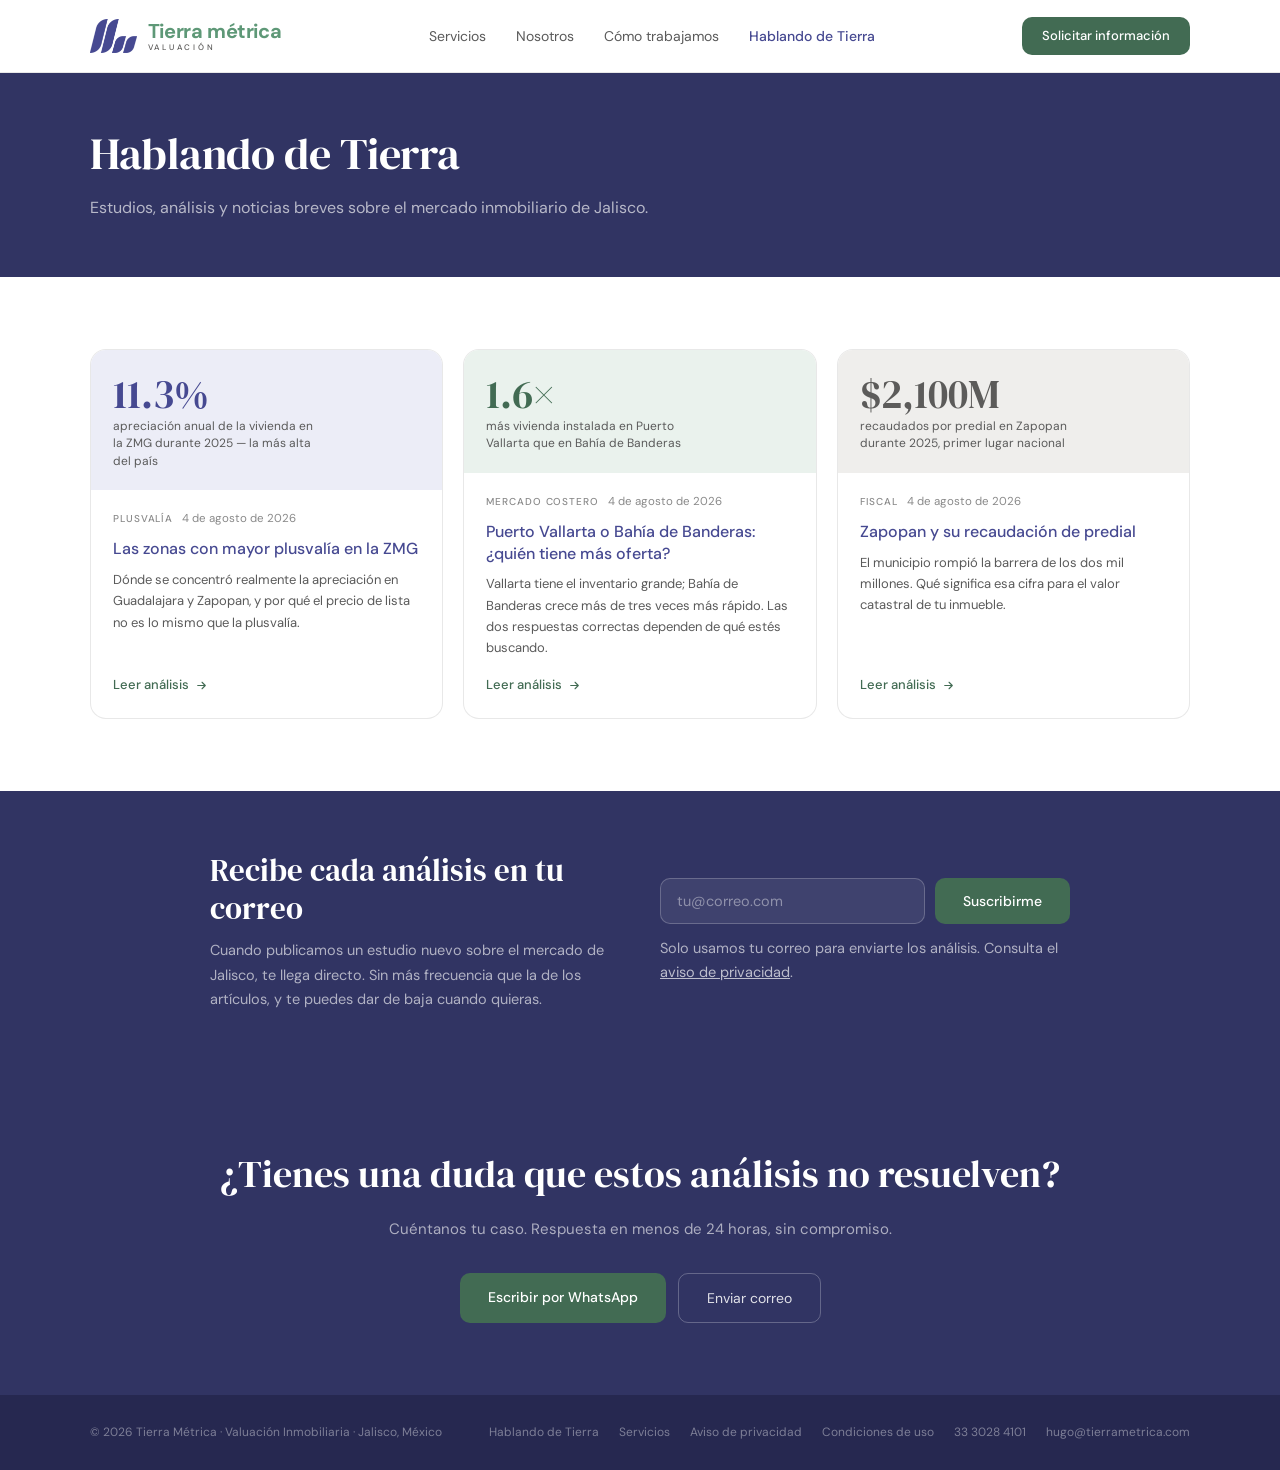
==== commit f673640d: "Publica el telefono, firma los articulos y ajusta el h2 de servicios El telefono solo existia dentro" ====
--- a/blog/index.html
+++ b/blog/index.html
@@ -1,5 +1,5 @@
 <!DOCTYPE html>
-<html lang="es">
+<html lang="es-MX">
 <head>
 <meta charset="UTF-8">
 <meta name="viewport" content="width=device-width, initial-scale=1.0">
@@ -14,12 +14,46 @@
 <meta property="og:image:width" content="1200">
 <meta property="og:image:height" content="630">
 <meta name="twitter:card" content="summary_large_image">
+<meta property="og:site_name" content="Tierra Métrica">
 <link rel="canonical" href="https://tierrametrica.com/blog/">
 <link rel="icon" href="../assets/favicon.png" type="image/png">
 <link rel="preconnect" href="https://fonts.googleapis.com">
 <link rel="preconnect" href="https://fonts.gstatic.com" crossorigin>
 <link href="https://fonts.googleapis.com/css2?family=DM+Sans:ital,opsz,wght@0,9..40,300;0,9..40,400;0,9..40,500;0,9..40,600;0,9..40,700;1,9..40,300&family=DM+Serif+Display:ital@0;1&display=swap" rel="stylesheet">
 <link rel="stylesheet" href="../assets/styles.css">
+
+<script type="application/ld+json">
+{
+  "@context": "https://schema.org",
+  "@graph": [
+    {
+      "@type": "Blog",
+      "@id": "https://tierrametrica.com/blog/#blog",
+      "url": "https://tierrametrica.com/blog/",
+      "name": "Hablando de Tierra",
+      "description": "Estudios, análisis y noticias breves sobre el mercado inmobiliario de Jalisco.",
+      "inLanguage": "es-MX",
+      "isPartOf": { "@id": "https://tierrametrica.com/#sitio" },
+      "publisher": { "@id": "https://tierrametrica.com/#negocio" },
+      "author": { "@id": "https://tierrametrica.com/nosotros.html#hugo" },
+      "blogPost": [
+        { "@id": "https://tierrametrica.com/blog/zonas-plusvalia-zmg.html#articulo" },
+        { "@id": "https://tierrametrica.com/blog/puerto-vallarta-vs-bahia-banderas.html#articulo" },
+        { "@id": "https://tierrametrica.com/blog/zapopan-predial.html#articulo" }
+      ]
+    },
+    {
+      "@type": "BreadcrumbList",
+      "@id": "https://tierrametrica.com/blog/#ruta",
+      "itemListElement": [
+        { "@type": "ListItem", "position": 1, "name": "Inicio", "item": "https://tierrametrica.com/" },
+        { "@type": "ListItem", "position": 2, "name": "Hablando de Tierra" }
+      ]
+    }
+  ]
+}
+</script>
+
 <style>
   .page-hero { background: var(--indigo-dark); padding: 56px 5% 56px; }
   .page-hero-inner { max-width: var(--maxw); margin: 0 auto; }
@@ -196,6 +230,7 @@
       <a href="../servicios.html">Servicios</a>
       <a href="../aviso-privacidad.html">Aviso de privacidad</a>
       <a href="../condiciones-uso.html">Condiciones de uso</a>
+      <a href="tel:+523330284101">33 3028 4101</a>
       <a href="mailto:hugo@tierrametrica.com">hugo@tierrametrica.com</a>
     </div>
   </div>
--- a/assets/styles.css
+++ b/assets/styles.css
@@ -292,6 +292,10 @@
 .article-body li { font-size: 16px; line-height: 1.75; color: #333; margin-bottom: 10px; }
 .article-body strong { font-weight: 600; color: var(--text); }
 .article-body a { color: var(--indigo); text-decoration: underline; text-underline-offset: 2px; }
+
+/* El botón de llamado vive dentro de .article-body, así que la regla de
+   arriba lo pintaba de índigo y subrayado sobre el fondo verde. */
+.article-body .btn-primary { color: var(--white); text-decoration: none; }
 
 .pullquote {
   border-left: 3px solid var(--green);
@@ -419,3 +423,12 @@
   .logo-name { font-size: 16px; }
   .logo-sub { font-size: 7.5px; letter-spacing: 0.24em; }
 }
+
+/* Por debajo de ~405px, "Solicitar información" ya no cabe junto al
+   logotipo completo (360px de contenido contra 338 disponibles en un
+   iPhone de 375). Se conserva el isotipo, que es la parte reconocible,
+   y se cede el nombre; el enlace mantiene su aria-label. */
+@media (max-width: 410px) {
+  .logo-text { display: none; }
+  .logo-mark { height: 30px; }
+}
